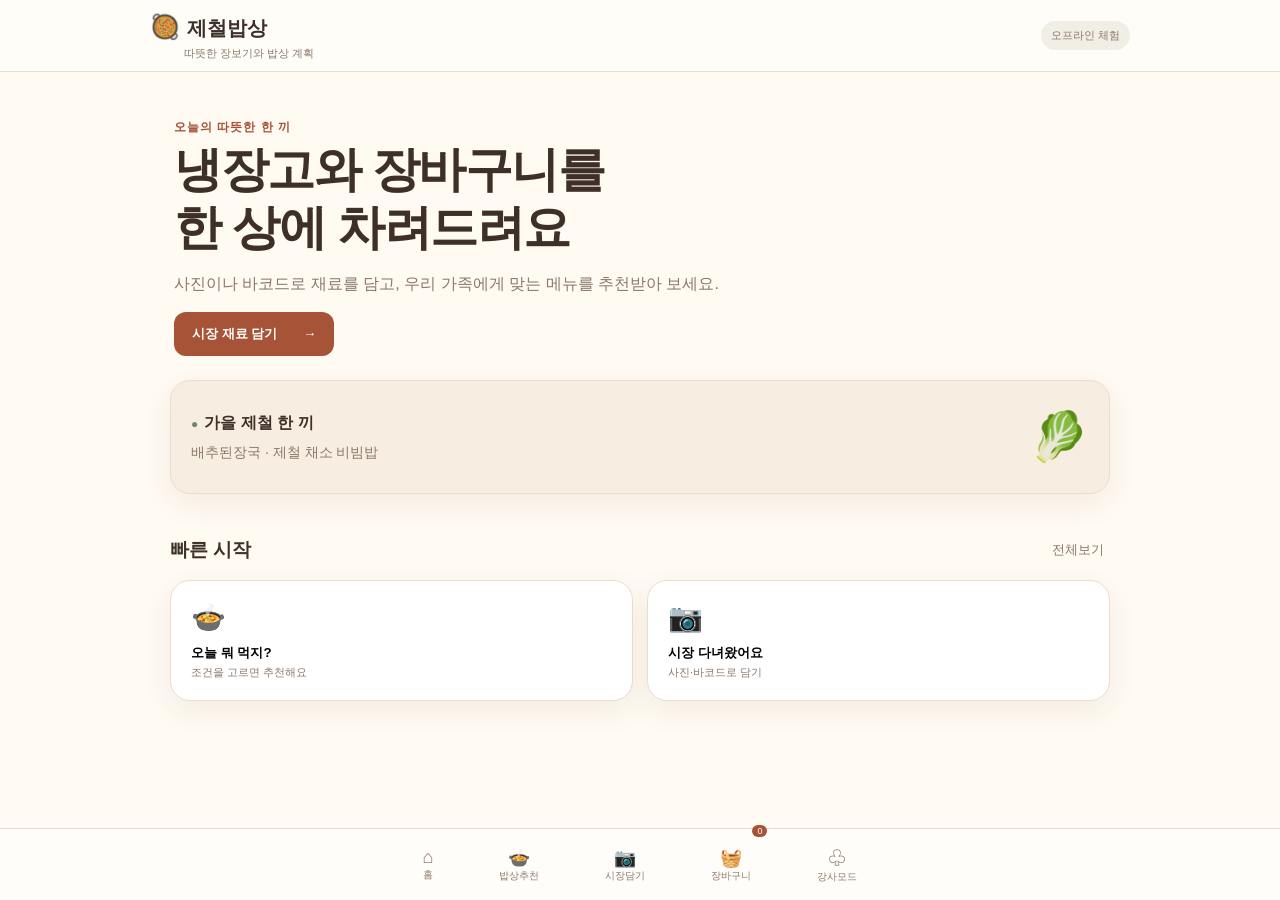
==== frontend/simple.html @ d3791ad2 "feat: upload complete 제철밥상 플래너 submission" ====
<!doctype html>
<html lang="ko">
<head>
  <meta charset="utf-8"><meta name="viewport" content="width=device-width,initial-scale=1">
  <title>제철밥상 · 따뜻한 장보기</title>
  <link rel="stylesheet" href="simple.css">
</head>
<body>
<header class="appbar"><div><span class="mark">🥘</span><strong>제철밥상</strong><small>따뜻한 장보기와 밥상 계획</small></div><span id="serverState" class="pill">오프라인 체험</span></header>
<main>
  <section id="home" class="view active"><div class="welcome"><p class="eyebrow">오늘의 따뜻한 한 끼</p><h1>냉장고와 장바구니를<br>한 상에 차려드려요</h1><p>사진이나 바코드로 재료를 담고, 우리 가족에게 맞는 메뉴를 추천받아 보세요.</p><button class="primary" data-go="market">시장 재료 담기 <span>→</span></button></div><div class="today card"><div><span class="season-dot">●</span><b>가을 제철 한 끼</b><p>배추된장국 · 제철 채소 비빔밥</p></div><span class="emoji">🥬</span></div><div class="section-title"><h2>빠른 시작</h2><button data-go="plan">전체보기</button></div><div class="quick-grid"><button class="card quick" data-go="plan"><span>🍲</span><b>오늘 뭐 먹지?</b><small>조건을 고르면 추천해요</small></button><button class="card quick" data-go="market"><span>📷</span><b>시장 다녀왔어요</b><small>사진·바코드로 담기</small></button></div></section>
  <section id="plan" class="view"><div class="page-head"><p class="eyebrow">우리 집 맞춤 추천</p><h1>오늘은 어떤 밥상이<br>좋으세요?</h1></div><div class="form-card card"><label>식사 인원 <input id="people" type="number" min="1" value="2"> 명</label><label>조리 시간<select id="time"><option value="quick">30분 이내</option><option value="normal">여유 있게</option></select></label><label>원하는 느낌<select id="mood"><option>따뜻한 국물</option><option>가벼운 한 끼</option><option>아이와 함께</option></select></label><button id="recommendBtn" class="primary">밥상 추천받기</button></div><div id="recommendResult"></div></section>
  <section id="market" class="view"><div class="page-head"><p class="eyebrow">시장 방문 모드</p><h1>재료를 발견하면<br>바로 담아두세요</h1></div><div class="seg"><button class="selected" data-market="photo">📷 사진</button><button data-market="barcode">▦ 바코드</button><button data-market="manual">✎ 직접입력</button></div><div id="marketPhoto" class="market-panel card"><label class="upload"><input id="photoInput" type="file" accept="image/*" capture="environment"><span>📸</span><b>재료 표지나 진열대를 찍어주세요</b><small>사진을 확인한 뒤 후보를 선택합니다</small></label><img id="photoPreview" class="preview" hidden><div id="photoGuess" class="hint">채소·과일 사진은 1차 후보 인식을 지원하고, 최종 담기는 사용자가 확인합니다.</div></div><div id="marketBarcode" class="market-panel card hidden"><div class="barcode-box">▦<small>카메라 스캔은 지원 브라우저에서 자동 인식됩니다</small></div><button id="scanBtn" class="secondary">카메라로 바코드 읽기</button><input id="barcodeInput" placeholder="바코드 숫자 직접 입력"><p id="barcodeResult" class="hint"></p></div><div id="marketManual" class="market-panel card hidden"><select id="manualItem"><option>배추 1포기</option><option>무 1개</option><option>양파 1kg</option><option>애호박 1개</option><option>시금치 1단</option><option>사과 1봉</option></select><input id="manualPrice" type="number" placeholder="가격(원)"></div><div class="receipt card"><b>영수증도 남겨둘까요?</b><small>사진 보관과 합계 메모를 먼저 제공하고, OCR은 2차 고도화 항목입니다.</small><input id="receiptInput" type="file" accept="image/*"><input id="receiptTotal" type="number" placeholder="영수증 합계(선택)"></div><button id="addMarketBtn" class="primary full">확인하고 장바구니 담기</button><p id="marketMessage" class="message"></p></section>
  <section id="cart" class="view"><div class="page-head"><p class="eyebrow">우리 집 장바구니</p><h1>따뜻한 밥상을 위한<br>준비물</h1></div><div id="cartItems"></div><div class="total card"><span>예상 합계</span><strong id="cartTotal">0원</strong><button id="exportCart" class="secondary">목록 저장</button></div></section>
  <section id="instructor" class="view"><div class="page-head"><p class="eyebrow">요리교실 강사 모드</p><h1>수업 장보기와<br>인원별 비용</h1></div><div class="form-card card"><label>수업 인원 <input id="classPeople" type="number" min="1" value="12"> 명</label><p>현재 장바구니 기준 1인 예상 비용</p><strong id="perPerson">0원</strong><button id="copyClass" class="primary">수업 장보기 목록 만들기</button></div><div id="classMessage" class="message"></div></section>
</main>
<nav class="bottom-nav"><button data-go="home">⌂<span>홈</span></button><button data-go="plan">🍲<span>밥상추천</span></button><button data-go="market">📷<span>시장담기</span></button><button data-go="cart">🧺<span>장바구니</span><i id="cartBadge">0</i></button><button data-go="instructor">♧<span>강사모드</span></button></nav>
<script src="config.js"></script><script src="simple.js"></script>
</body></html>
---- frontend/simple.css ----
:root{--cream:#fffaf2;--paper:#fff;--ink:#3e3028;--muted:#8b786a;--terracotta:#a65337;--sage:#72866b;--line:#eaded0;--shadow:0 10px 30px #5f3b2412}*{box-sizing:border-box}body{margin:0;background:var(--cream);color:var(--ink);font-family:Arial,"Malgun Gothic",sans-serif;line-height:1.5}.appbar{height:72px;padding:14px max(20px,calc((100% - 980px)/2));display:flex;justify-content:space-between;align-items:center;background:#fffdf8;border-bottom:1px solid var(--line);position:sticky;top:0;z-index:3}.appbar strong{font-size:20px}.appbar small{display:block;color:var(--muted);font-size:11px;margin-left:34px}.mark{font-size:24px;margin-right:7px}.pill{font-size:11px;background:#f1eee6;padding:6px 10px;border-radius:99px;color:var(--muted)}main{max-width:980px;margin:auto;padding:24px 20px 100px}.view{display:none}.view.active{display:block}.welcome,.page-head{padding:22px 4px 20px}.welcome h1,.page-head h1{font-size:clamp(30px,5vw,48px);line-height:1.2;margin:5px 0 14px;letter-spacing:-1.5px}.welcome p:not(.eyebrow),.page-head p:not(.eyebrow){color:var(--muted);max-width:560px}.eyebrow{color:var(--terracotta);font-size:12px;font-weight:bold;letter-spacing:1px;margin:0}.card{background:var(--paper);border:1px solid var(--line);border-radius:20px;box-shadow:var(--shadow);padding:20px}.today{display:flex;justify-content:space-between;align-items:center;background:#f7eee1;margin:4px 0 26px}.today p{margin:7px 0 0;color:var(--muted);font-size:14px}.season-dot{color:var(--sage);font-size:12px;margin-right:6px}.emoji{font-size:48px}.section-title{display:flex;justify-content:space-between;align-items:center}.section-title h2{font-size:19px}.section-title button,.bottom-nav button{border:0;background:none;color:var(--muted)}.quick-grid{display:grid;grid-template-columns:repeat(2,1fr);gap:14px}.quick{text-align:left;cursor:pointer}.quick span{font-size:28px;display:block;margin-bottom:10px}.quick b,.quick small{display:block}.quick small{color:var(--muted);margin-top:3px}.primary,.secondary{border:0;border-radius:12px;padding:13px 18px;font-weight:bold;cursor:pointer}.primary{background:var(--terracotta);color:#fff}.primary span{margin-left:22px}.secondary{background:#f4ece2;color:var(--terracotta)}.full{width:100%;margin-top:14px}.form-card{display:grid;gap:14px;max-width:620px}.form-card label{display:flex;align-items:center;justify-content:space-between;gap:12px}.form-card input,.form-card select,.market-panel input,.market-panel select,.receipt input{border:1px solid var(--line);border-radius:10px;padding:11px;background:#fff;color:var(--ink);width:60%}.form-card button{margin-top:4px}.seg{display:flex;gap:8px;margin-bottom:14px}.seg button{flex:1;border:1px solid var(--line);padding:12px;border-radius:11px;background:#fff;color:var(--muted);cursor:pointer}.seg button.selected{background:#f1ded2;border-color:#d89f88;color:var(--terracotta);font-weight:bold}.hidden{display:none!important}.upload{min-height:180px;border:2px dashed #dfcbbb;border-radius:15px;display:flex;flex-direction:column;justify-content:center;align-items:center;gap:6px;cursor:pointer;text-align:center}.upload input{display:none}.upload span{font-size:34px}.upload small,.receipt small{display:block;color:var(--muted);font-size:12px}.preview{display:block;width:100%;max-height:240px;object-fit:cover;border-radius:12px;margin-top:14px}.hint,.message{color:var(--muted);font-size:13px;margin:12px 0}.barcode-box{height:140px;border-radius:14px;background:repeating-linear-gradient(90deg,#3e3028 0 3px,#fff 3px 7px);color:#fff;display:flex;flex-direction:column;align-items:center;justify-content:center;font-size:42px;margin-bottom:12px}.barcode-box small{background:#3e3028;padding:4px 8px;font-size:11px}.market-panel{margin-bottom:14px}.receipt{display:grid;gap:10px;margin-top:14px}.receipt input{width:100%}.cart-row{display:flex;justify-content:space-between;align-items:center;margin:10px 0}.cart-row small{display:block;color:var(--muted)}.total{margin-top:18px;display:grid;gap:10px}.total strong{font-size:26px;color:var(--terracotta)}.bottom-nav{position:fixed;bottom:0;left:0;right:0;height:72px;background:#fffdf9;border-top:1px solid var(--line);display:flex;justify-content:center;gap:min(7vw,54px);z-index:4}.bottom-nav button{font-size:18px;position:relative;cursor:pointer}.bottom-nav span{display:block;font-size:10px}.bottom-nav i{position:absolute;top:-4px;right:-10px;background:var(--terracotta);color:#fff;border-radius:99px;font-size:9px;padding:1px 5px;font-style:normal}#recommendResult{display:grid;grid-template-columns:repeat(auto-fit,minmax(220px,1fr));gap:12px;margin-top:16px}.recommend{background:#f7eee1;border-radius:16px;padding:18px}.recommend b{font-size:18px}.recommend p{color:var(--muted);font-size:13px}@media(max-width:600px){main{padding:12px 14px 94px}.quick-grid{grid-template-columns:1fr}.appbar{padding:12px 14px}.welcome,.page-head{padding:16px 2px}.bottom-nav{gap:5vw}.bottom-nav button{font-size:16px}}
 .live-price{margin:14px 0;background:#f7eee1}.live-head{display:flex;justify-content:space-between;align-items:center;margin-bottom:8px}.live-head small{color:var(--sage)}.price-line{display:flex;justify-content:space-between;padding:8px 0;border-top:1px solid var(--line);font-size:14px}.price-line small{display:block;color:var(--muted);font-size:11px}.price-line strong{color:var(--terracotta)}.candidates{display:flex;gap:6px;flex-wrap:wrap;margin-top:10px}.candidate{border:1px solid var(--line);background:#fff;padding:8px 10px;border-radius:9px;color:var(--ink);cursor:pointer}.candidate.selected{border-color:var(--terracotta);background:#f1ded2;color:var(--terracotta);font-weight:bold}
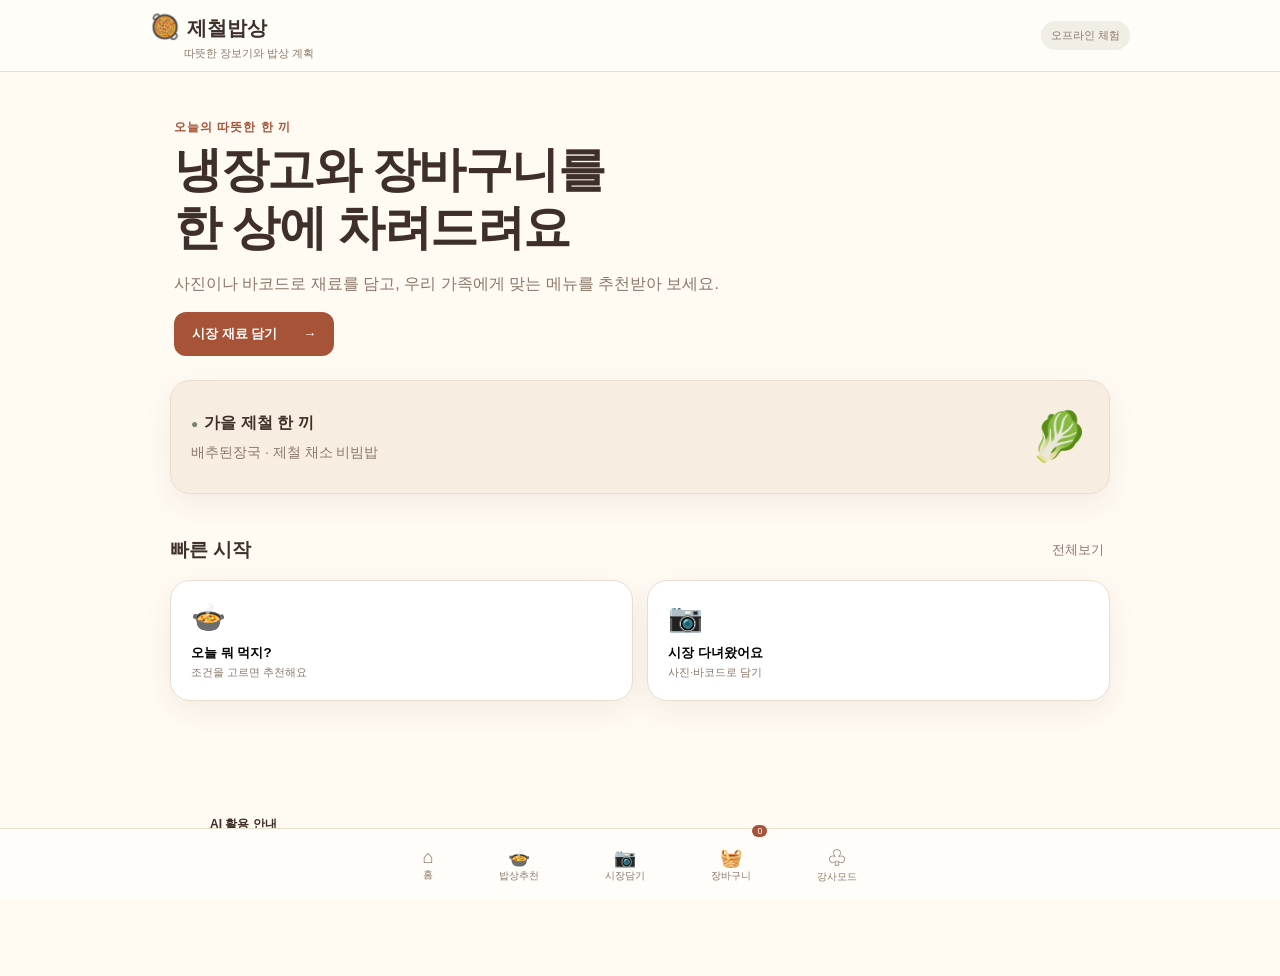
==== commit eea801b7: "docs: finalize team mission report and Vercel entry" ====
--- a/frontend/simple.html
+++ b/frontend/simple.html
@@ -14,6 +14,10 @@
   <section id="cart" class="view"><div class="page-head"><p class="eyebrow">우리 집 장바구니</p><h1>따뜻한 밥상을 위한<br>준비물</h1></div><div id="cartItems"></div><div class="total card"><span>예상 합계</span><strong id="cartTotal">0원</strong><button id="exportCart" class="secondary">목록 저장</button></div></section>
   <section id="instructor" class="view"><div class="page-head"><p class="eyebrow">요리교실 강사 모드</p><h1>수업 장보기와<br>인원별 비용</h1></div><div class="form-card card"><label>수업 인원 <input id="classPeople" type="number" min="1" value="12"> 명</label><p>현재 장바구니 기준 1인 예상 비용</p><strong id="perPerson">0원</strong><button id="copyClass" class="primary">수업 장보기 목록 만들기</button></div><div id="classMessage" class="message"></div></section>
 </main>
+<footer class="ethics-notice">
+  <strong>AI 활용 안내</strong>
+  <span>추천과 가격 설명에는 생성형 AI가 사용될 수 있으며, 최종 구매 결정은 사용자가 확인합니다. 사진은 현재 기기에서 미리보기와 후보 확인에 사용되며 자동 저장하지 않습니다.</span>
+</footer>
 <nav class="bottom-nav"><button data-go="home">⌂<span>홈</span></button><button data-go="plan">🍲<span>밥상추천</span></button><button data-go="market">📷<span>시장담기</span></button><button data-go="cart">🧺<span>장바구니</span><i id="cartBadge">0</i></button><button data-go="instructor">♧<span>강사모드</span></button></nav>
 <script src="config.js"></script><script src="simple.js"></script>
 </body></html>
--- a/frontend/simple.css
+++ b/frontend/simple.css
@@ -1,2 +1,3 @@
 :root{--cream:#fffaf2;--paper:#fff;--ink:#3e3028;--muted:#8b786a;--terracotta:#a65337;--sage:#72866b;--line:#eaded0;--shadow:0 10px 30px #5f3b2412}*{box-sizing:border-box}body{margin:0;background:var(--cream);color:var(--ink);font-family:Arial,"Malgun Gothic",sans-serif;line-height:1.5}.appbar{height:72px;padding:14px max(20px,calc((100% - 980px)/2));display:flex;justify-content:space-between;align-items:center;background:#fffdf8;border-bottom:1px solid var(--line);position:sticky;top:0;z-index:3}.appbar strong{font-size:20px}.appbar small{display:block;color:var(--muted);font-size:11px;margin-left:34px}.mark{font-size:24px;margin-right:7px}.pill{font-size:11px;background:#f1eee6;padding:6px 10px;border-radius:99px;color:var(--muted)}main{max-width:980px;margin:auto;padding:24px 20px 100px}.view{display:none}.view.active{display:block}.welcome,.page-head{padding:22px 4px 20px}.welcome h1,.page-head h1{font-size:clamp(30px,5vw,48px);line-height:1.2;margin:5px 0 14px;letter-spacing:-1.5px}.welcome p:not(.eyebrow),.page-head p:not(.eyebrow){color:var(--muted);max-width:560px}.eyebrow{color:var(--terracotta);font-size:12px;font-weight:bold;letter-spacing:1px;margin:0}.card{background:var(--paper);border:1px solid var(--line);border-radius:20px;box-shadow:var(--shadow);padding:20px}.today{display:flex;justify-content:space-between;align-items:center;background:#f7eee1;margin:4px 0 26px}.today p{margin:7px 0 0;color:var(--muted);font-size:14px}.season-dot{color:var(--sage);font-size:12px;margin-right:6px}.emoji{font-size:48px}.section-title{display:flex;justify-content:space-between;align-items:center}.section-title h2{font-size:19px}.section-title button,.bottom-nav button{border:0;background:none;color:var(--muted)}.quick-grid{display:grid;grid-template-columns:repeat(2,1fr);gap:14px}.quick{text-align:left;cursor:pointer}.quick span{font-size:28px;display:block;margin-bottom:10px}.quick b,.quick small{display:block}.quick small{color:var(--muted);margin-top:3px}.primary,.secondary{border:0;border-radius:12px;padding:13px 18px;font-weight:bold;cursor:pointer}.primary{background:var(--terracotta);color:#fff}.primary span{margin-left:22px}.secondary{background:#f4ece2;color:var(--terracotta)}.full{width:100%;margin-top:14px}.form-card{display:grid;gap:14px;max-width:620px}.form-card label{display:flex;align-items:center;justify-content:space-between;gap:12px}.form-card input,.form-card select,.market-panel input,.market-panel select,.receipt input{border:1px solid var(--line);border-radius:10px;padding:11px;background:#fff;color:var(--ink);width:60%}.form-card button{margin-top:4px}.seg{display:flex;gap:8px;margin-bottom:14px}.seg button{flex:1;border:1px solid var(--line);padding:12px;border-radius:11px;background:#fff;color:var(--muted);cursor:pointer}.seg button.selected{background:#f1ded2;border-color:#d89f88;color:var(--terracotta);font-weight:bold}.hidden{display:none!important}.upload{min-height:180px;border:2px dashed #dfcbbb;border-radius:15px;display:flex;flex-direction:column;justify-content:center;align-items:center;gap:6px;cursor:pointer;text-align:center}.upload input{display:none}.upload span{font-size:34px}.upload small,.receipt small{display:block;color:var(--muted);font-size:12px}.preview{display:block;width:100%;max-height:240px;object-fit:cover;border-radius:12px;margin-top:14px}.hint,.message{color:var(--muted);font-size:13px;margin:12px 0}.barcode-box{height:140px;border-radius:14px;background:repeating-linear-gradient(90deg,#3e3028 0 3px,#fff 3px 7px);color:#fff;display:flex;flex-direction:column;align-items:center;justify-content:center;font-size:42px;margin-bottom:12px}.barcode-box small{background:#3e3028;padding:4px 8px;font-size:11px}.market-panel{margin-bottom:14px}.receipt{display:grid;gap:10px;margin-top:14px}.receipt input{width:100%}.cart-row{display:flex;justify-content:space-between;align-items:center;margin:10px 0}.cart-row small{display:block;color:var(--muted)}.total{margin-top:18px;display:grid;gap:10px}.total strong{font-size:26px;color:var(--terracotta)}.bottom-nav{position:fixed;bottom:0;left:0;right:0;height:72px;background:#fffdf9;border-top:1px solid var(--line);display:flex;justify-content:center;gap:min(7vw,54px);z-index:4}.bottom-nav button{font-size:18px;position:relative;cursor:pointer}.bottom-nav span{display:block;font-size:10px}.bottom-nav i{position:absolute;top:-4px;right:-10px;background:var(--terracotta);color:#fff;border-radius:99px;font-size:9px;padding:1px 5px;font-style:normal}#recommendResult{display:grid;grid-template-columns:repeat(auto-fit,minmax(220px,1fr));gap:12px;margin-top:16px}.recommend{background:#f7eee1;border-radius:16px;padding:18px}.recommend b{font-size:18px}.recommend p{color:var(--muted);font-size:13px}@media(max-width:600px){main{padding:12px 14px 94px}.quick-grid{grid-template-columns:1fr}.appbar{padding:12px 14px}.welcome,.page-head{padding:16px 2px}.bottom-nav{gap:5vw}.bottom-nav button{font-size:16px}}
  .live-price{margin:14px 0;background:#f7eee1}.live-head{display:flex;justify-content:space-between;align-items:center;margin-bottom:8px}.live-head small{color:var(--sage)}.price-line{display:flex;justify-content:space-between;padding:8px 0;border-top:1px solid var(--line);font-size:14px}.price-line small{display:block;color:var(--muted);font-size:11px}.price-line strong{color:var(--terracotta)}.candidates{display:flex;gap:6px;flex-wrap:wrap;margin-top:10px}.candidate{border:1px solid var(--line);background:#fff;padding:8px 10px;border-radius:9px;color:var(--ink);cursor:pointer}.candidate.selected{border-color:var(--terracotta);background:#f1ded2;color:var(--terracotta);font-weight:bold}
+.ethics-notice{max-width:900px;margin:0 auto 88px;padding:14px 20px;color:var(--muted);font-size:12px;line-height:1.55}.ethics-notice strong,.ethics-notice span{display:block}.ethics-notice strong{color:var(--ink);margin-bottom:3px}
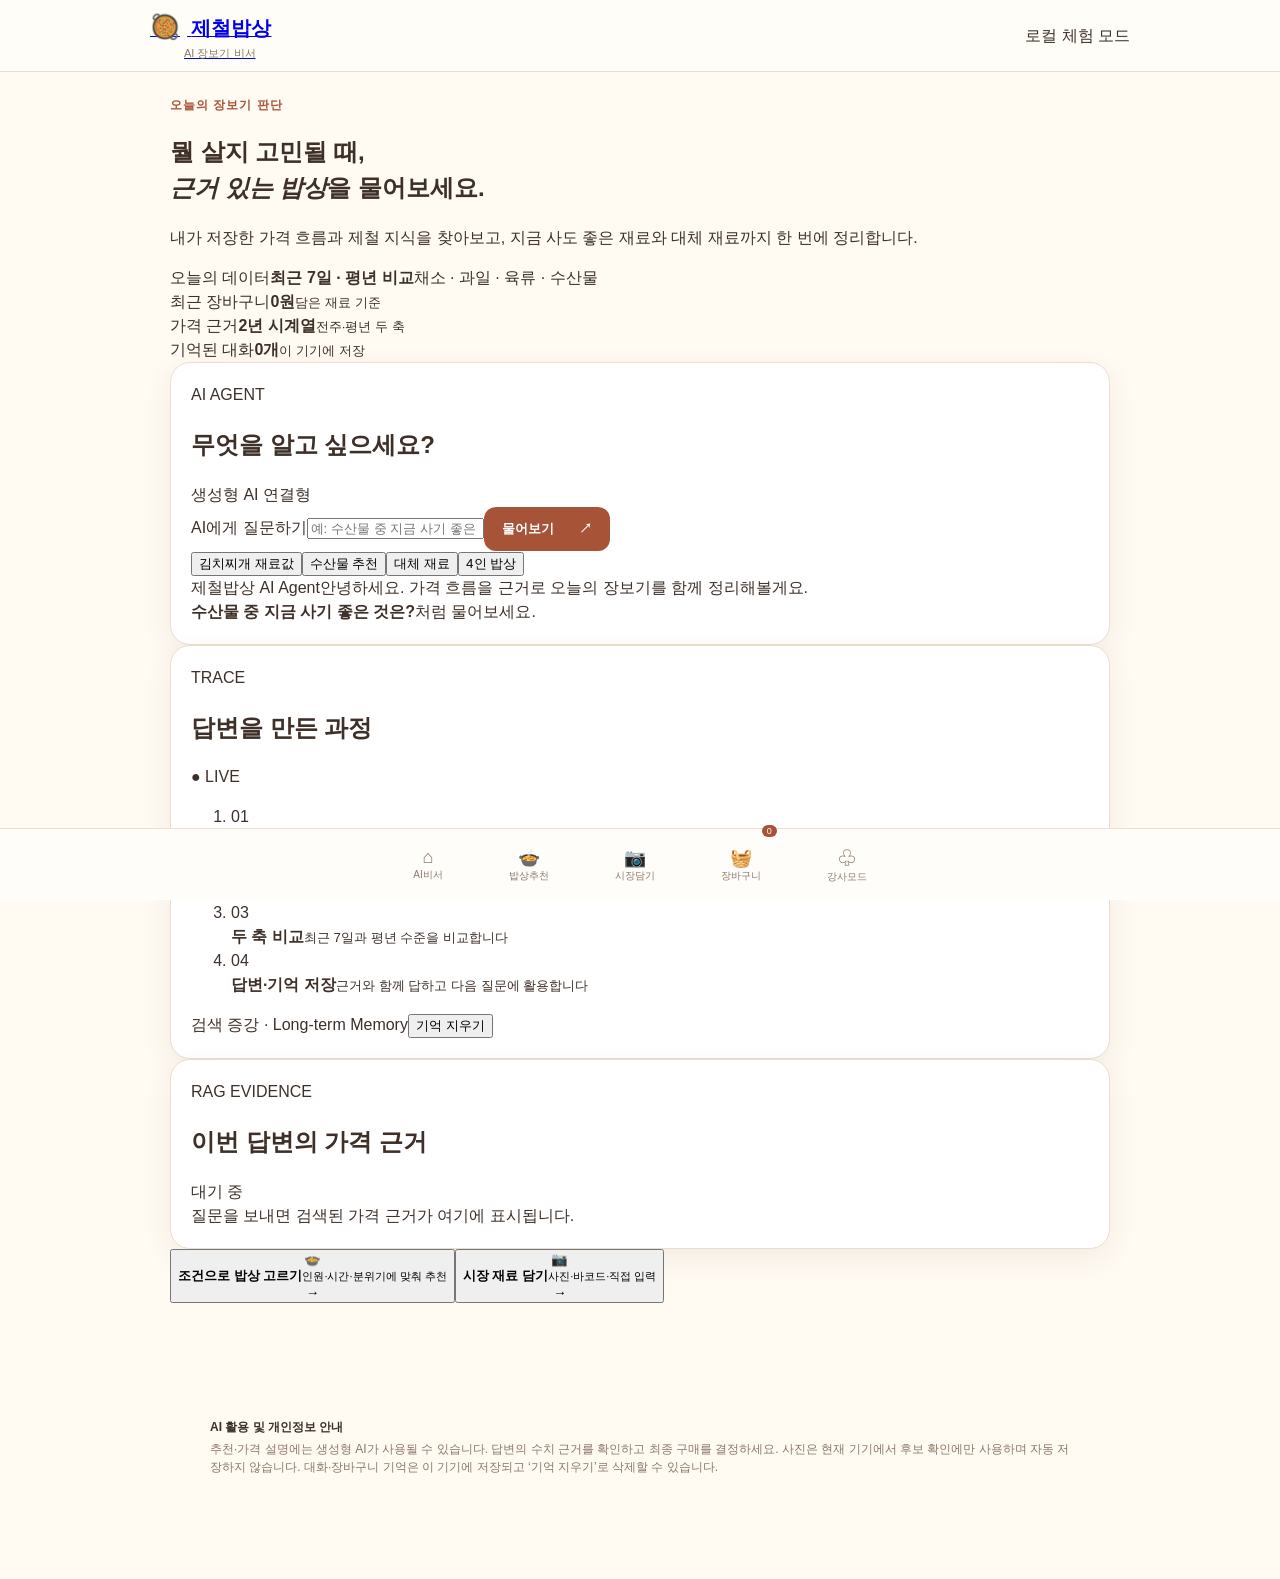
==== commit 39da37de: "feat: connect ingredient photo recognition" ====
--- a/frontend/simple.html
+++ b/frontend/simple.html
@@ -1,23 +1,70 @@
 <!doctype html>
 <html lang="ko">
 <head>
-  <meta charset="utf-8"><meta name="viewport" content="width=device-width,initial-scale=1">
-  <title>제철밥상 · 따뜻한 장보기</title>
+  <meta charset="utf-8">
+  <meta name="viewport" content="width=device-width,initial-scale=1">
+  <meta name="description" content="제철 식재료 가격 근거를 바탕으로 장보기와 밥상 계획을 돕는 AI Agent 서비스">
+  <title>제철밥상 플래너 · AI 장보기 비서</title>
   <link rel="stylesheet" href="simple.css">
+  <link rel="stylesheet" href="photo-recognition.css">
+  <link rel="icon" href="data:image/svg+xml,%3Csvg xmlns='http://www.w3.org/2000/svg' viewBox='0 0 100 100'%3E%3Ctext y='.9em' font-size='88'%3E🥘%3C/text%3E%3C/svg%3E">
 </head>
 <body>
-<header class="appbar"><div><span class="mark">🥘</span><strong>제철밥상</strong><small>따뜻한 장보기와 밥상 계획</small></div><span id="serverState" class="pill">오프라인 체험</span></header>
-<main>
-  <section id="home" class="view active"><div class="welcome"><p class="eyebrow">오늘의 따뜻한 한 끼</p><h1>냉장고와 장바구니를<br>한 상에 차려드려요</h1><p>사진이나 바코드로 재료를 담고, 우리 가족에게 맞는 메뉴를 추천받아 보세요.</p><button class="primary" data-go="market">시장 재료 담기 <span>→</span></button></div><div class="today card"><div><span class="season-dot">●</span><b>가을 제철 한 끼</b><p>배추된장국 · 제철 채소 비빔밥</p></div><span class="emoji">🥬</span></div><div class="section-title"><h2>빠른 시작</h2><button data-go="plan">전체보기</button></div><div class="quick-grid"><button class="card quick" data-go="plan"><span>🍲</span><b>오늘 뭐 먹지?</b><small>조건을 고르면 추천해요</small></button><button class="card quick" data-go="market"><span>📷</span><b>시장 다녀왔어요</b><small>사진·바코드로 담기</small></button></div></section>
-  <section id="plan" class="view"><div class="page-head"><p class="eyebrow">우리 집 맞춤 추천</p><h1>오늘은 어떤 밥상이<br>좋으세요?</h1></div><div class="form-card card"><label>식사 인원 <input id="people" type="number" min="1" value="2"> 명</label><label>조리 시간<select id="time"><option value="quick">30분 이내</option><option value="normal">여유 있게</option></select></label><label>원하는 느낌<select id="mood"><option>따뜻한 국물</option><option>가벼운 한 끼</option><option>아이와 함께</option></select></label><button id="recommendBtn" class="primary">밥상 추천받기</button></div><div id="recommendResult"></div></section>
-  <section id="market" class="view"><div class="page-head"><p class="eyebrow">시장 방문 모드</p><h1>재료를 발견하면<br>바로 담아두세요</h1></div><div class="seg"><button class="selected" data-market="photo">📷 사진</button><button data-market="barcode">▦ 바코드</button><button data-market="manual">✎ 직접입력</button></div><div id="marketPhoto" class="market-panel card"><label class="upload"><input id="photoInput" type="file" accept="image/*" capture="environment"><span>📸</span><b>재료 표지나 진열대를 찍어주세요</b><small>사진을 확인한 뒤 후보를 선택합니다</small></label><img id="photoPreview" class="preview" hidden><div id="photoGuess" class="hint">채소·과일 사진은 1차 후보 인식을 지원하고, 최종 담기는 사용자가 확인합니다.</div></div><div id="marketBarcode" class="market-panel card hidden"><div class="barcode-box">▦<small>카메라 스캔은 지원 브라우저에서 자동 인식됩니다</small></div><button id="scanBtn" class="secondary">카메라로 바코드 읽기</button><input id="barcodeInput" placeholder="바코드 숫자 직접 입력"><p id="barcodeResult" class="hint"></p></div><div id="marketManual" class="market-panel card hidden"><select id="manualItem"><option>배추 1포기</option><option>무 1개</option><option>양파 1kg</option><option>애호박 1개</option><option>시금치 1단</option><option>사과 1봉</option></select><input id="manualPrice" type="number" placeholder="가격(원)"></div><div class="receipt card"><b>영수증도 남겨둘까요?</b><small>사진 보관과 합계 메모를 먼저 제공하고, OCR은 2차 고도화 항목입니다.</small><input id="receiptInput" type="file" accept="image/*"><input id="receiptTotal" type="number" placeholder="영수증 합계(선택)"></div><button id="addMarketBtn" class="primary full">확인하고 장바구니 담기</button><p id="marketMessage" class="message"></p></section>
-  <section id="cart" class="view"><div class="page-head"><p class="eyebrow">우리 집 장바구니</p><h1>따뜻한 밥상을 위한<br>준비물</h1></div><div id="cartItems"></div><div class="total card"><span>예상 합계</span><strong id="cartTotal">0원</strong><button id="exportCart" class="secondary">목록 저장</button></div></section>
-  <section id="instructor" class="view"><div class="page-head"><p class="eyebrow">요리교실 강사 모드</p><h1>수업 장보기와<br>인원별 비용</h1></div><div class="form-card card"><label>수업 인원 <input id="classPeople" type="number" min="1" value="12"> 명</label><p>현재 장바구니 기준 1인 예상 비용</p><strong id="perPerson">0원</strong><button id="copyClass" class="primary">수업 장보기 목록 만들기</button></div><div id="classMessage" class="message"></div></section>
-</main>
-<footer class="ethics-notice">
-  <strong>AI 활용 안내</strong>
-  <span>추천과 가격 설명에는 생성형 AI가 사용될 수 있으며, 최종 구매 결정은 사용자가 확인합니다. 사진은 현재 기기에서 미리보기와 후보 확인에 사용되며 자동 저장하지 않습니다.</span>
-</footer>
-<nav class="bottom-nav"><button data-go="home">⌂<span>홈</span></button><button data-go="plan">🍲<span>밥상추천</span></button><button data-go="market">📷<span>시장담기</span></button><button data-go="cart">🧺<span>장바구니</span><i id="cartBadge">0</i></button><button data-go="instructor">♧<span>강사모드</span></button></nav>
-<script src="config.js"></script><script src="simple.js"></script>
-</body></html>
+  <header class="appbar">
+    <a class="brand" href="#home" data-go="home" aria-label="제철밥상 홈">
+      <span class="mark">🥘</span>
+      <span><strong>제철밥상</strong><small>AI 장보기 비서</small></span>
+    </a>
+    <div class="app-status"><span class="status-dot"></span><span id="serverState">로컬 체험 모드</span></div>
+  </header>
+
+  <main>
+    <section id="home" class="view active" aria-labelledby="homeTitle">
+      <div class="home-hero">
+        <div>
+          <p class="eyebrow">오늘의 장보기 판단</p>
+          <h1 id="homeTitle">뭘 살지 고민될 때,<br><em>근거 있는 밥상</em>을 물어보세요.</h1>
+          <p class="hero-copy">내가 저장한 가격 흐름과 제철 지식을 찾아보고, 지금 사도 좋은 재료와 대체 재료까지 한 번에 정리합니다.</p>
+        </div>
+        <div class="hero-note"><span class="note-kicker">오늘의 데이터</span><strong>최근 7일 · 평년 비교</strong><span>채소 · 과일 · 육류 · 수산물</span></div>
+      </div>
+
+      <div class="metric-row" aria-label="가격 요약">
+        <div class="metric-card"><span>최근 장바구니</span><strong id="metricTotal">0원</strong><small>담은 재료 기준</small></div>
+        <div class="metric-card"><span>가격 근거</span><strong>2년 시계열</strong><small>전주·평년 두 축</small></div>
+        <div class="metric-card"><span>기억된 대화</span><strong id="metricMemory">0개</strong><small>이 기기에 저장</small></div>
+      </div>
+
+      <div class="assistant-layout">
+        <article class="card assistant-card">
+          <div class="card-heading"><div><span class="section-label">AI AGENT</span><h2>무엇을 알고 싶으세요?</h2></div><span class="model-badge">생성형 AI 연결형</span></div>
+          <form id="chatForm" class="chat-form"><label class="sr-only" for="chatInput">AI에게 질문하기</label><input id="chatInput" type="text" maxlength="300" autocomplete="off" placeholder="예: 수산물 중 지금 사기 좋은 것은?" required><button id="sendBtn" class="primary" type="submit">물어보기 <span>↗</span></button></form>
+          <div class="quick-asks" aria-label="추천 질문"><button type="button" data-ask="김치찌개 재료값이 어때?">김치찌개 재료값</button><button type="button" data-ask="수산물 중 지금 사기 좋은 것은?">수산물 추천</button><button type="button" data-ask="돼지고기 대신 쓸 재료가 있을까?">대체 재료</button><button type="button" data-ask="오늘 가족 4인 밥상을 짜줘">4인 밥상</button></div>
+          <div id="messages" class="messages" aria-live="polite"></div>
+        </article>
+
+        <aside class="card agent-card" aria-label="AI Agent 처리 과정">
+          <div class="card-heading compact"><div><span class="section-label">TRACE</span><h2>답변을 만든 과정</h2></div><span class="trace-live">● LIVE</span></div>
+          <ol id="agentSteps" class="agent-steps"><li><span>01</span><div><b>의도 파악</b><small>질문에서 품목·목적을 찾습니다</small></div></li><li><span>02</span><div><b>가격 자료 검색</b><small>저장 시계열과 품목 지식을 조회합니다</small></div></li><li><span>03</span><div><b>두 축 비교</b><small>최근 7일과 평년 수준을 비교합니다</small></div></li><li><span>04</span><div><b>답변·기억 저장</b><small>근거와 함께 답하고 다음 질문에 활용합니다</small></div></li></ol>
+          <div class="agent-foot"><span>검색 증강 · Long-term Memory</span><button id="clearMemoryBtn" class="text-button" type="button">기억 지우기</button></div>
+        </aside>
+      </div>
+
+      <div class="evidence-card card"><div class="card-heading compact"><div><span class="section-label">RAG EVIDENCE</span><h2>이번 답변의 가격 근거</h2></div><span id="evidenceStatus" class="evidence-status">대기 중</span></div><div id="evidenceList" class="evidence-list"><div class="empty-inline">질문을 보내면 검색된 가격 근거가 여기에 표시됩니다.</div></div></div>
+      <div class="home-actions"><button class="action-card" type="button" data-go="plan"><span>🍲</span><div><b>조건으로 밥상 고르기</b><small>인원·시간·분위기에 맞춰 추천</small></div><i>→</i></button><button class="action-card" type="button" data-go="market"><span>📷</span><div><b>시장 재료 담기</b><small>사진·바코드·직접 입력</small></div><i>→</i></button></div>
+    </section>
+
+    <section id="plan" class="view" aria-labelledby="planTitle"><div class="page-head"><p class="eyebrow">우리 집 맞춤 추천</p><h1 id="planTitle">오늘은 어떤 밥상이<br><em>좋으세요?</em></h1><p>조건을 고르면 가격과 조리 부담을 함께 살펴 메뉴를 제안합니다.</p></div><div class="split-layout"><div class="form-card card"><label>식사 인원 <span><input id="people" type="number" min="1" max="99" value="2"> 명</span></label><label>조리 시간 <select id="time"><option value="quick">30분 이내</option><option value="normal">여유 있게</option></select></label><label>원하는 느낌 <select id="mood"><option>따뜻한 국물</option><option>가벼운 한 끼</option><option>아이와 함께</option><option>든든한 단백질</option></select></label><button id="recommendBtn" class="primary full" type="button">밥상 추천받기 <span>↗</span></button></div><div class="info-panel"><span class="section-label">추천 기준</span><h2>재료값만 보지 않아요.</h2><p>제철감, 조리 시간, 가족 수를 함께 반영하고 비싼 재료에는 바꿔 쓸 수 있는 선택지를 붙입니다.</p><div class="tag-row"><span>제철감</span><span>예상비용</span><span>대체재료</span></div></div></div><div id="recommendResult" class="recommend-grid"></div></section>
+
+    <section id="market" class="view" aria-labelledby="marketTitle"><div class="page-head"><p class="eyebrow">시장 방문 모드</p><h1 id="marketTitle">재료를 발견하면<br><em>바로 담아두세요.</em></h1><p>인식 결과를 확인한 뒤 장바구니에 저장합니다. 구매 결정은 항상 사용자가 합니다.</p></div><div class="seg" role="tablist" aria-label="재료 입력 방식"><button class="selected" type="button" data-market="photo" role="tab" aria-selected="true">📷 사진 후보</button><button type="button" data-market="barcode" role="tab" aria-selected="false">▦ 바코드</button><button type="button" data-market="manual" role="tab" aria-selected="false">✎ 직접 입력</button></div><div id="marketPhoto" class="market-panel card" role="tabpanel"><label class="upload" for="photoInput"><input id="photoInput" type="file" accept="image/*" capture="environment"><span>📸</span><b>재료 사진을 선택하거나 찍어주세요</b><small>채소·과일·육류·수산물·곡류·포장식품까지 AI 후보를 찾습니다</small></label><img id="photoPreview" class="preview" alt="선택한 재료 사진" hidden><div id="photoGuess" class="hint">사진을 올리면 AI가 식재료 후보를 찾아드립니다.</div><div id="photoControls" class="photo-controls" hidden><label class="field-label" for="photoPrice">매장에서 본 가격(원)</label><input id="photoPrice" type="number" min="0" placeholder="후보를 확인한 뒤 가격을 입력하세요"><button id="photoAnalyze" class="secondary" type="button">다시 사진 분석하기</button></div></div><div id="marketBarcode" class="market-panel card hidden" role="tabpanel"><div class="barcode-box"><span>▦</span><small>지원 브라우저에서는 카메라 스캔을 연결할 수 있습니다</small></div><button id="scanBtn" class="secondary" type="button">카메라로 바코드 읽기</button><label class="field-label" for="barcodeInput">바코드 숫자</label><input id="barcodeInput" placeholder="예: 8800000000003" inputmode="numeric"><p id="barcodeResult" class="hint" aria-live="polite"></p></div><div id="marketManual" class="market-panel card hidden" role="tabpanel"><label class="field-label" for="manualItem">재료</label><select id="manualItem"></select><label class="field-label" for="manualPrice">가격(원)</label><input id="manualPrice" type="number" min="0" placeholder="가격을 입력하세요"></div><div class="receipt card"><div><b>영수증도 남겨둘까요?</b><small>합계만 기록하고 사진 자체는 저장하지 않습니다.</small></div><input id="receiptInput" type="file" accept="image/*"><input id="receiptTotal" type="number" min="0" placeholder="영수증 합계(선택)"></div><button id="addMarketBtn" class="primary full" type="button">확인하고 장바구니 담기 <span>↗</span></button><p id="marketMessage" class="message" aria-live="polite"></p></section>
+
+    <section id="cart" class="view" aria-labelledby="cartTitle"><div class="page-head"><p class="eyebrow">우리 집 장바구니</p><h1 id="cartTitle">따뜻한 밥상을 위한<br><em>준비물</em></h1><p>담은 재료와 예상 합계를 한 곳에서 확인합니다.</p></div><div id="cartItems" class="cart-list"></div><div class="total card"><div><span>예상 합계</span><strong id="cartTotal">0원</strong><small id="cartSourceNote">사진·바코드·직접 입력 기록이 합쳐집니다.</small></div><button id="exportCart" class="secondary" type="button">목록 복사</button></div><div id="receiptSaved" class="saved-note" hidden></div></section>
+
+    <section id="instructor" class="view" aria-labelledby="instructorTitle"><div class="page-head"><p class="eyebrow">요리교실 강사 모드</p><h1 id="instructorTitle">수업 장보기와<br><em>인원별 비용</em></h1><p>현재 장바구니를 수업 단위로 바꾸고 1인 예상 비용을 계산합니다.</p></div><div class="instructor-grid"><div class="form-card card"><label>수업 인원 <span><input id="classPeople" type="number" min="1" max="999" value="12"> 명</span></label><div class="cost-result"><span>1인 예상 비용</span><strong id="perPerson">0원</strong><small>장바구니 합계 ÷ 수업 인원</small></div><button id="copyClass" class="primary full" type="button">수업 장보기 목록 만들기</button></div><div class="class-note"><span class="section-label">CLASS MODE</span><h2>가정용 장바구니를<br>수업 준비표로 바꿔요.</h2><p>12명, 20명처럼 인원을 바꾸면 재료비가 즉시 다시 계산됩니다. 필요한 재료는 장바구니에서 직접 조정할 수 있습니다.</p><div id="classMessage" class="message"></div></div></div></section>
+  </main>
+
+  <footer class="ethics-notice"><strong>AI 활용 및 개인정보 안내</strong><span>추천·가격 설명에는 생성형 AI가 사용될 수 있습니다. 답변의 수치 근거를 확인하고 최종 구매를 결정하세요. 사진은 현재 기기에서 후보 확인에만 사용하며 자동 저장하지 않습니다. 대화·장바구니 기억은 이 기기에 저장되고 ‘기억 지우기’로 삭제할 수 있습니다.</span></footer>
+  <nav class="bottom-nav" aria-label="주요 메뉴"><button type="button" data-go="home" class="active">⌂<span>AI비서</span></button><button type="button" data-go="plan">🍲<span>밥상추천</span></button><button type="button" data-go="market">📷<span>시장담기</span></button><button type="button" data-go="cart">🧺<span>장바구니</span><i id="cartBadge">0</i></button><button type="button" data-go="instructor">♧<span>강사모드</span></button></nav>
+  <script src="config.js"></script><script src="simple.js"></script>
+</body>
+</html>
--- a/frontend/photo-recognition.css
+++ b/frontend/photo-recognition.css
@@ -0,0 +1,7 @@
+.photo-controls{display:grid;grid-template-columns:1fr auto;gap:10px;align-items:end;margin-top:14px;padding-top:14px;border-top:1px solid var(--line)}
+.photo-controls .field-label{grid-column:1/-1;margin:0}
+.photo-controls input{width:100%;min-height:48px;border:1px solid var(--line);border-radius:14px;padding:12px 14px;background:#fbfcfa;color:var(--ink)}
+.photo-controls input:focus{border-color:var(--red);box-shadow:0 0 0 4px #c6504016;outline:none}
+.photo-controls button{min-height:48px}
+.candidate small{display:block;color:var(--muted);font-size:11px;font-weight:400;margin-top:2px}
+@media(max-width:760px){.photo-controls{grid-template-columns:1fr}}
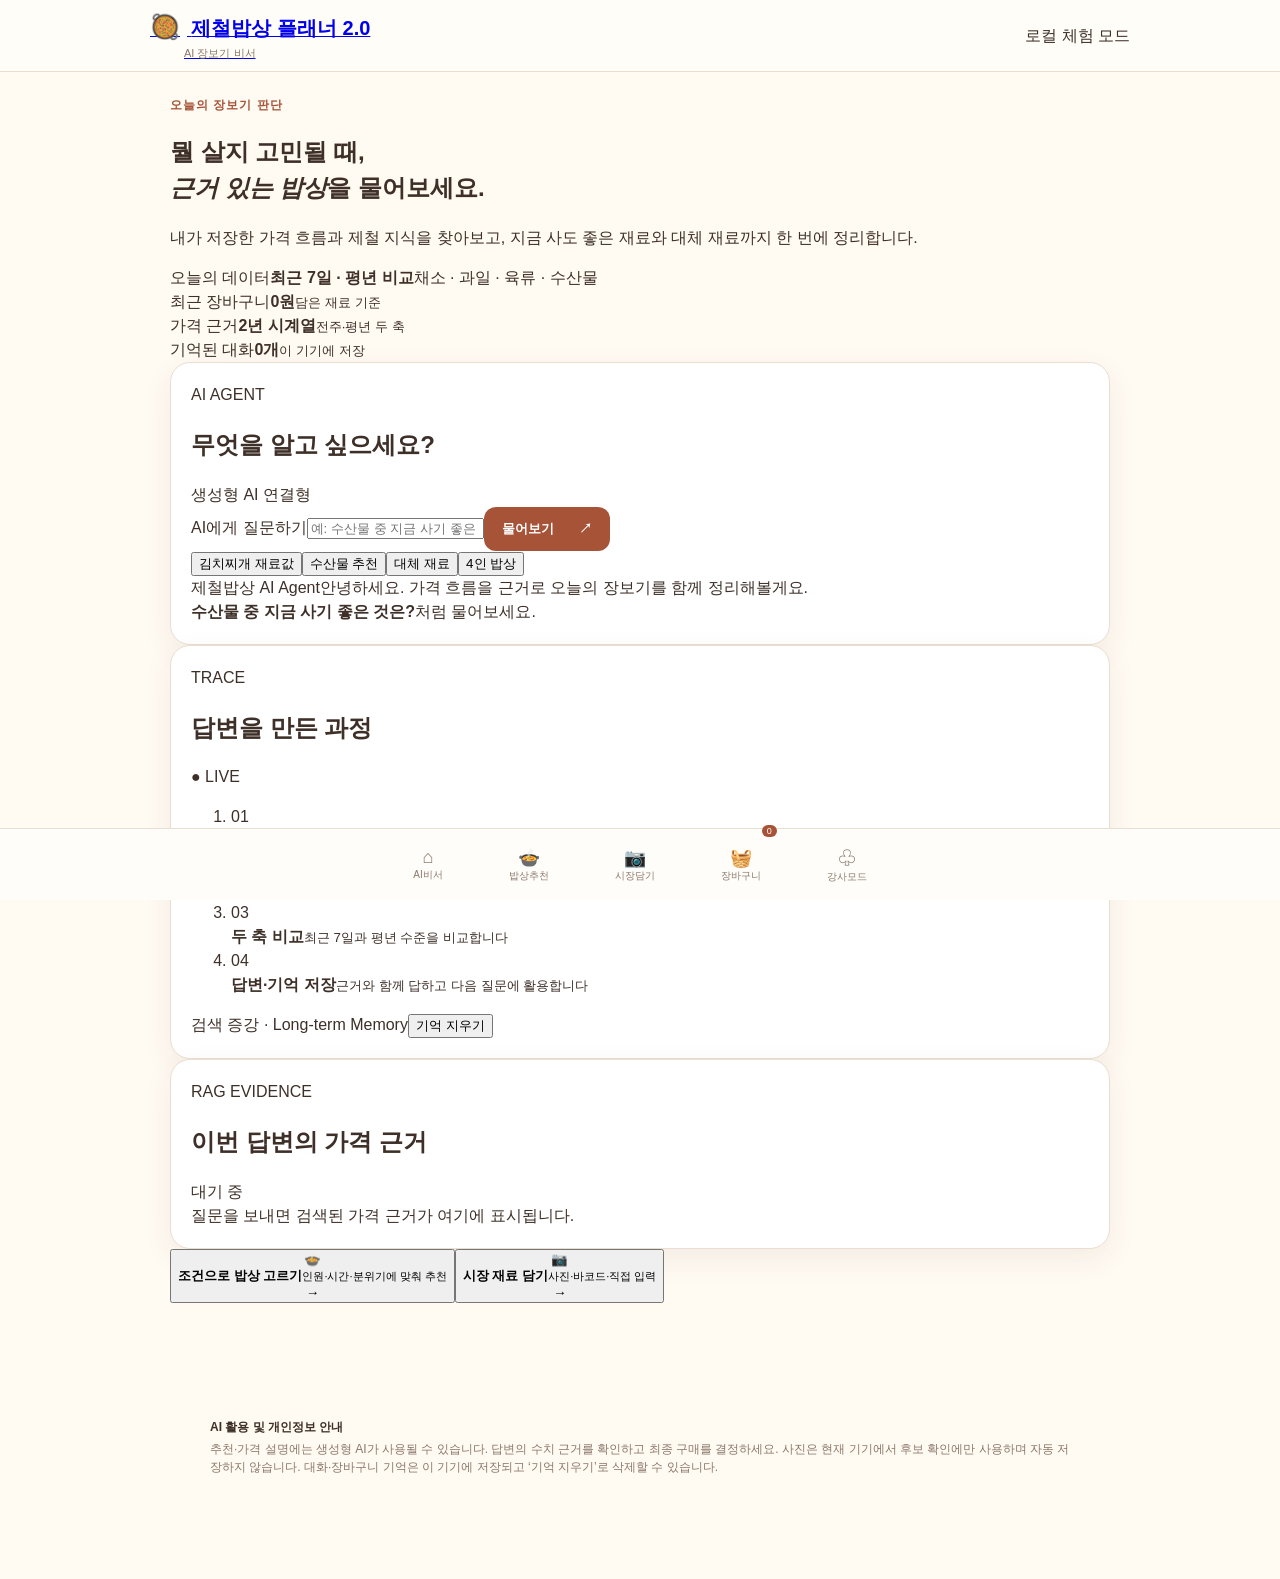
==== commit 2a9da593: "docs: unify 제철밥상 플래너 2.0 branding" ====
--- a/frontend/simple.html
+++ b/frontend/simple.html
@@ -13,7 +13,7 @@
   <header class="appbar">
     <a class="brand" href="#home" data-go="home" aria-label="제철밥상 홈">
       <span class="mark">🥘</span>
-      <span><strong>제철밥상</strong><small>AI 장보기 비서</small></span>
+      <span><strong>제철밥상 플래너 2.0</strong><small>AI 장보기 비서</small></span>
     </a>
     <div class="app-status"><span class="status-dot"></span><span id="serverState">로컬 체험 모드</span></div>
   </header>
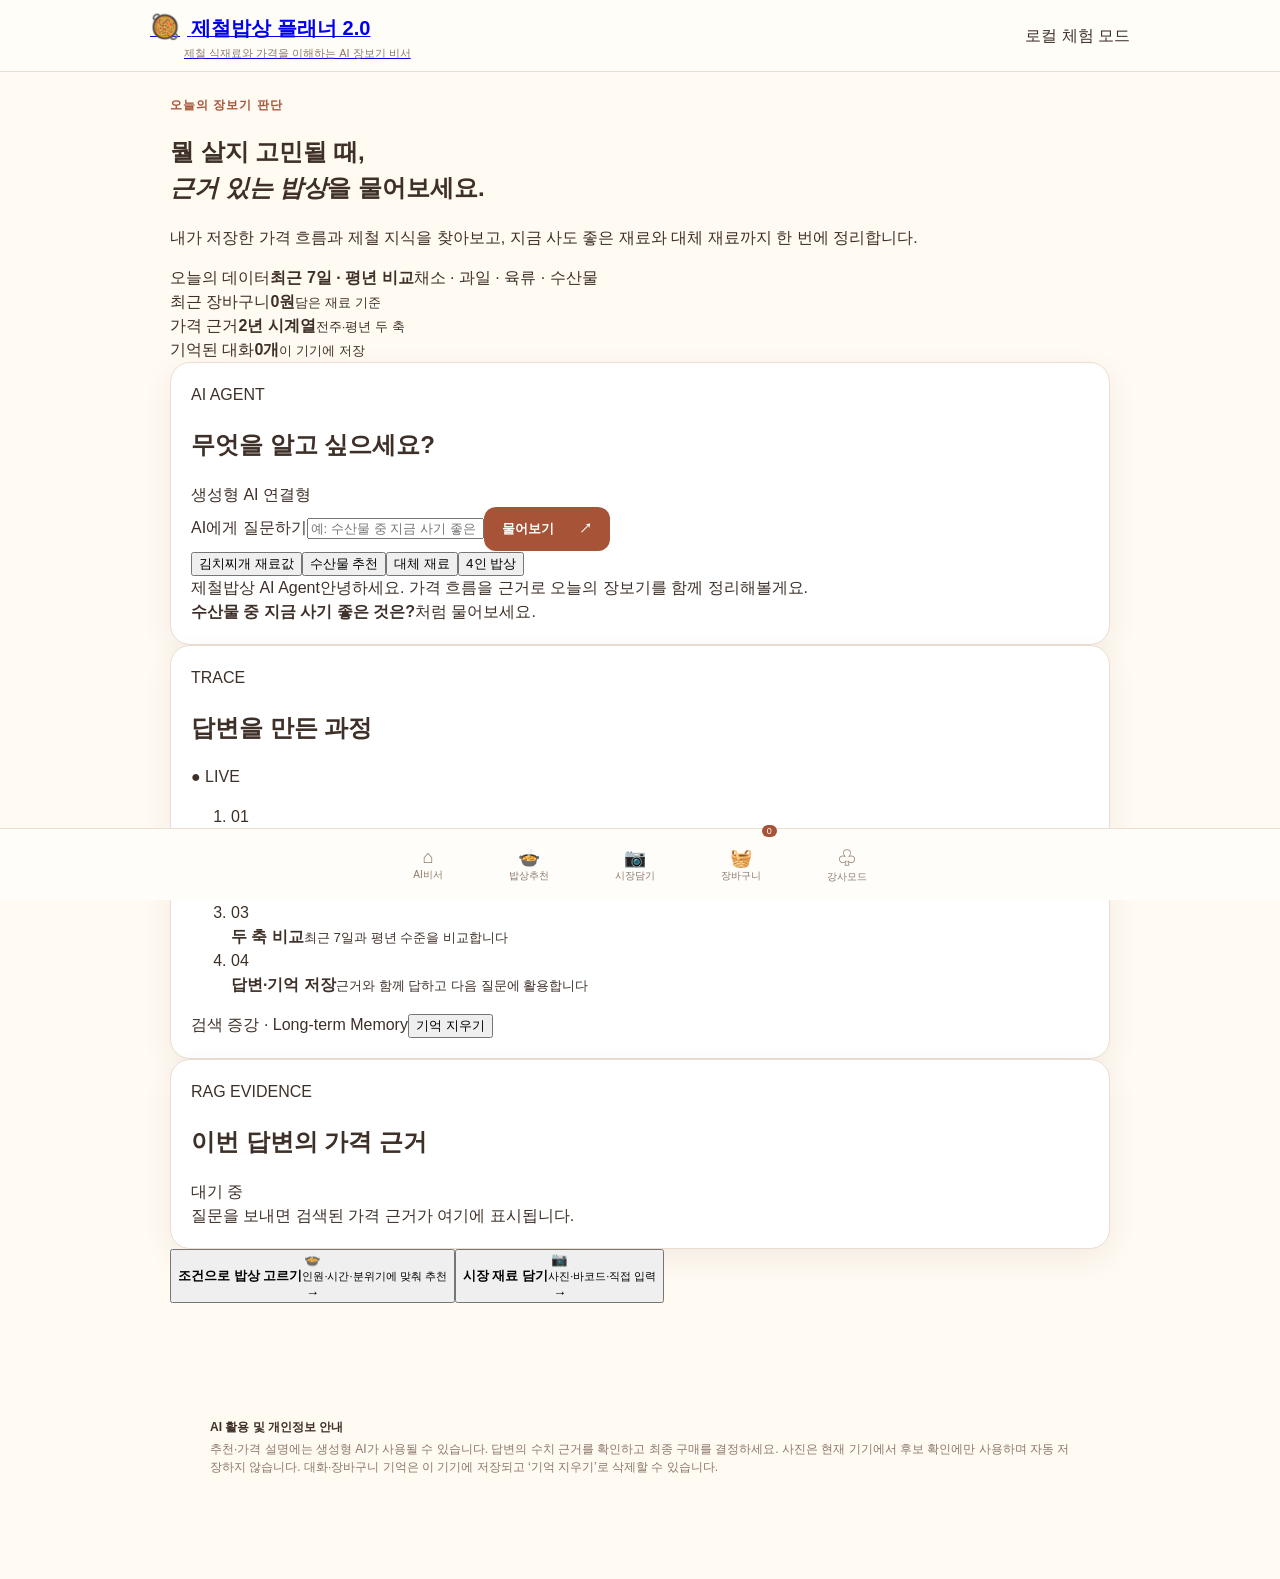
==== commit 3de91421: "fix: finalize 2.0 title and subtitle formatting" ====
--- a/frontend/simple.html
+++ b/frontend/simple.html
@@ -4,16 +4,16 @@
   <meta charset="utf-8">
   <meta name="viewport" content="width=device-width,initial-scale=1">
   <meta name="description" content="제철 식재료 가격 근거를 바탕으로 장보기와 밥상 계획을 돕는 AI Agent 서비스">
-  <title>제철밥상 플래너 · AI 장보기 비서</title>
+  <title>제철밥상 플래너 2.0 · AI 장보기 비서</title>
   <link rel="stylesheet" href="simple.css">
   <link rel="stylesheet" href="photo-recognition.css">
   <link rel="icon" href="data:image/svg+xml,%3Csvg xmlns='http://www.w3.org/2000/svg' viewBox='0 0 100 100'%3E%3Ctext y='.9em' font-size='88'%3E🥘%3C/text%3E%3C/svg%3E">
 </head>
 <body>
   <header class="appbar">
-    <a class="brand" href="#home" data-go="home" aria-label="제철밥상 홈">
-      <span class="mark">🥘</span>
-      <span><strong>제철밥상 플래너 2.0</strong><small>AI 장보기 비서</small></span>
+    <a class="brand" href="#home" data-go="home" aria-label="제철밥상 플래너 2.0 홈">
+      <span class="mark" role="img" aria-label="제철밥상 플래너 2.0 로고" title="제철밥상 플래너 2.0">🥘</span>
+      <span><strong>제철밥상 플래너 2.0</strong><small>제철 식재료와 가격을 이해하는 AI 장보기 비서</small></span>
     </a>
     <div class="app-status"><span class="status-dot"></span><span id="serverState">로컬 체험 모드</span></div>
   </header>
